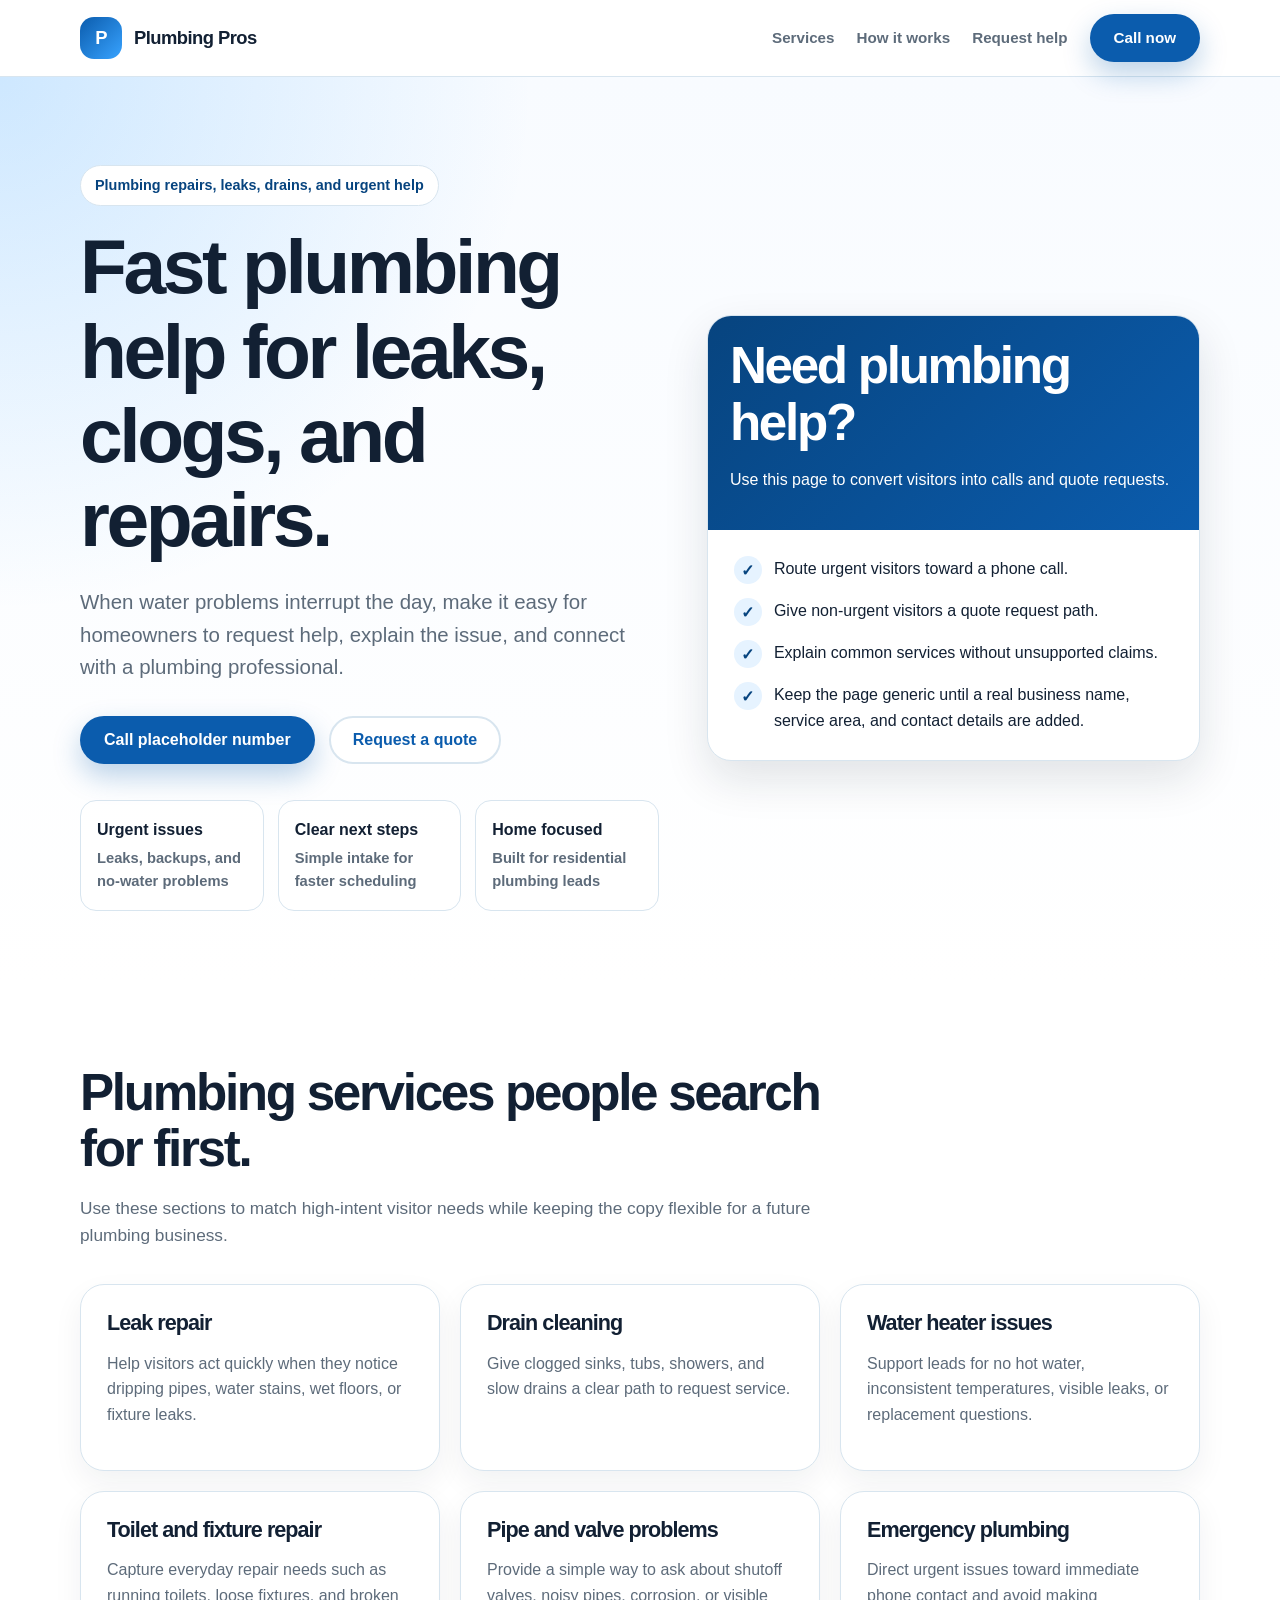
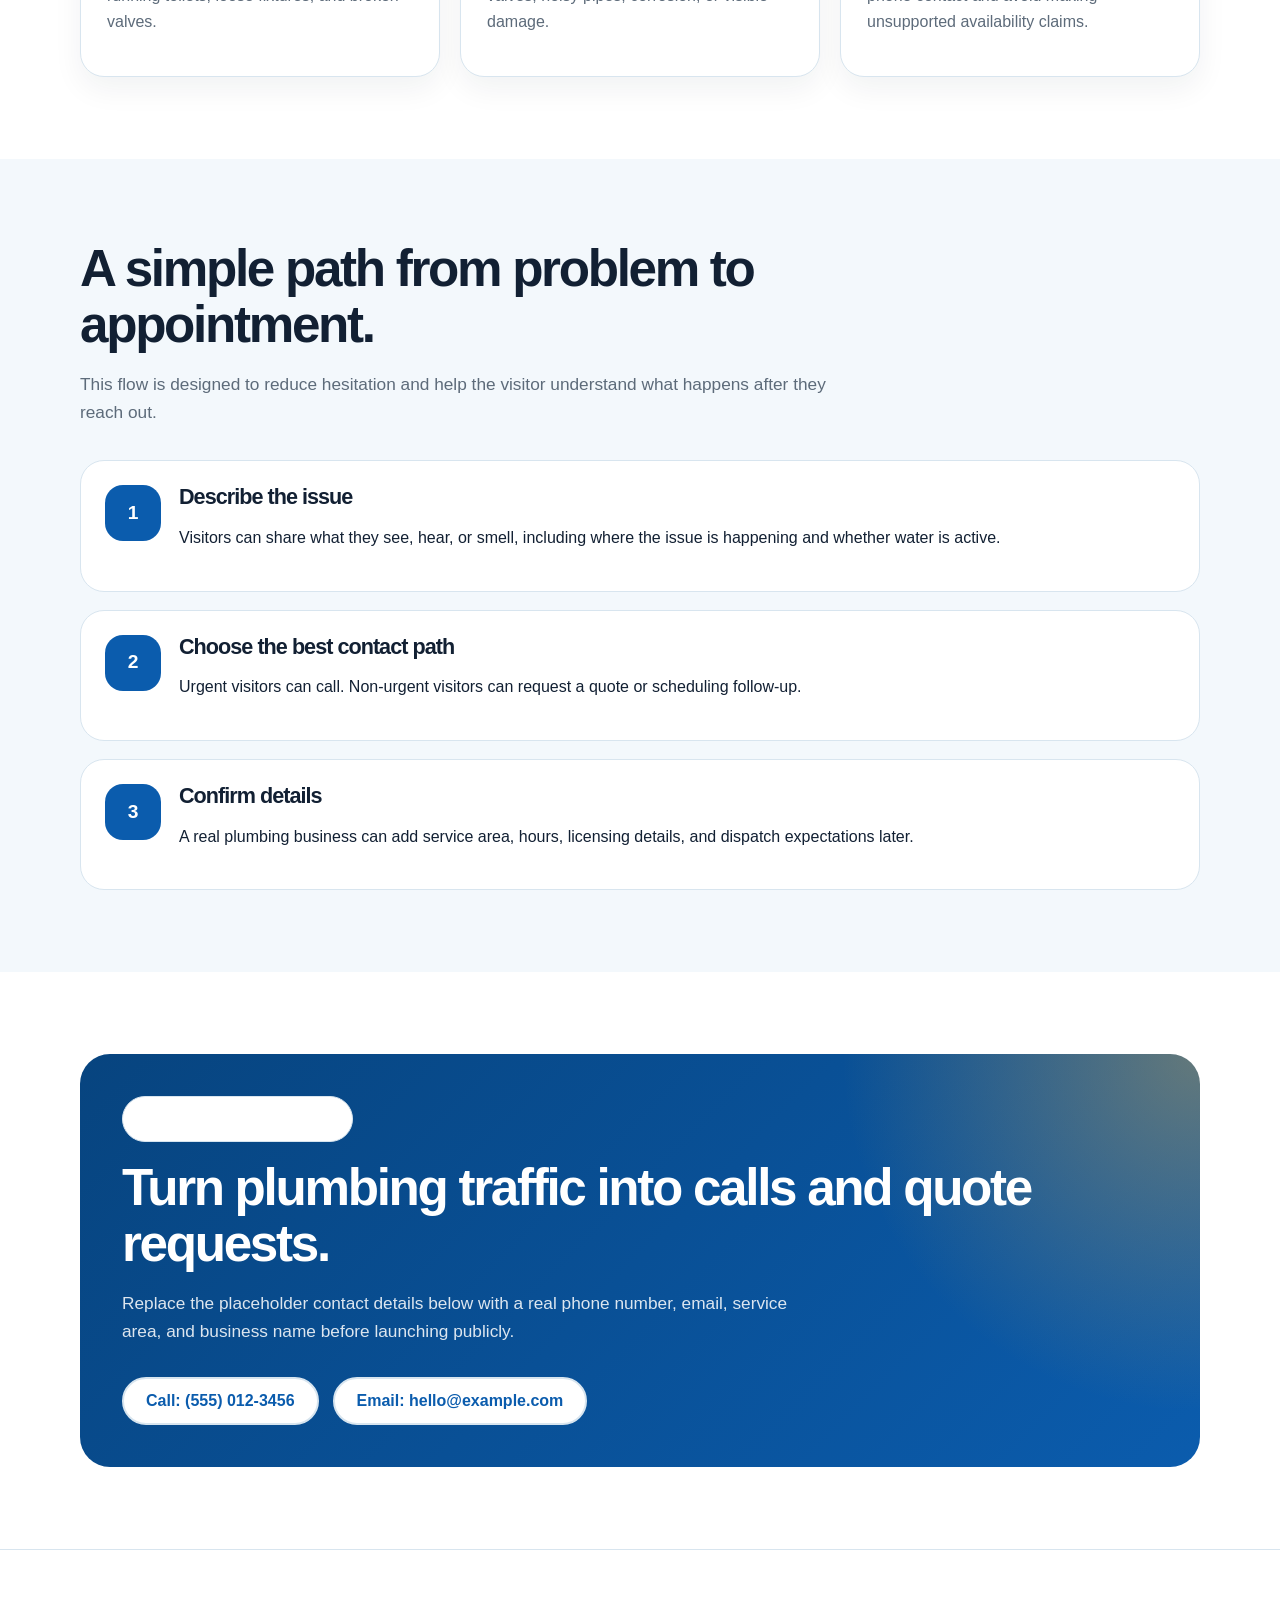
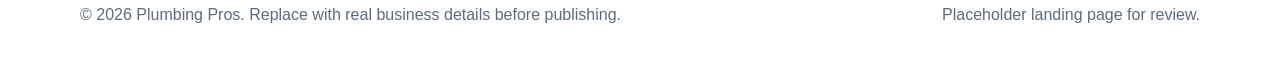
==== plumbers-landing-page/index.html @ c7a294f0 "Add plumbers landing page" ====
<!doctype html>
<html lang="en">
<head>
  <meta charset="utf-8">
  <meta name="viewport" content="width=device-width, initial-scale=1">
  <title>Reliable Plumbing Help When You Need It</title>
  <meta name="description" content="A clean, conversion-focused plumbing landing page for emergency calls, repair requests, drain cleaning, leak help, and quote requests.">
  <link rel="stylesheet" href="style.css">
</head>
<body>
  <header class="site-header">
    <div class="container nav" aria-label="Primary navigation">
      <a class="brand" href="#top" aria-label="Plumbing landing page home">
        <span class="brand-mark" aria-hidden="true">P</span>
        <span>Plumbing Pros</span>
      </a>
      <nav class="nav-links" aria-label="Page sections">
        <a href="#services">Services</a>
        <a href="#process">How it works</a>
        <a href="#contact">Request help</a>
        <a class="button button-primary" href="tel:+15550123456">Call now</a>
      </nav>
    </div>
  </header>

  <main id="top">
    <section class="hero">
      <div class="container hero-grid">
        <div>
          <p class="eyebrow">Plumbing repairs, leaks, drains, and urgent help</p>
          <h1>Fast plumbing help for leaks, clogs, and repairs.</h1>
          <p class="lead">When water problems interrupt the day, make it easy for homeowners to request help, explain the issue, and connect with a plumbing professional.</p>
          <div class="hero-actions" aria-label="Primary calls to action">
            <a class="button button-primary" href="tel:+15550123456">Call placeholder number</a>
            <a class="button button-secondary" href="#contact">Request a quote</a>
          </div>
          <div class="trust-row" aria-label="Service highlights">
            <div class="trust-item">Urgent issues<span>Leaks, backups, and no-water problems</span></div>
            <div class="trust-item">Clear next steps<span>Simple intake for faster scheduling</span></div>
            <div class="trust-item">Home focused<span>Built for residential plumbing leads</span></div>
          </div>
        </div>

        <aside class="hero-card" aria-label="Plumbing service summary">
          <div class="hero-card-header">
            <h2>Need plumbing help?</h2>
            <p>Use this page to convert visitors into calls and quote requests.</p>
          </div>
          <div class="hero-card-body">
            <ul class="check-list">
              <li>Route urgent visitors toward a phone call.</li>
              <li>Give non-urgent visitors a quote request path.</li>
              <li>Explain common services without unsupported claims.</li>
              <li>Keep the page generic until a real business name, service area, and contact details are added.</li>
            </ul>
          </div>
        </aside>
      </div>
    </section>

    <section class="section" id="services">
      <div class="container">
        <div class="section-heading">
          <h2>Plumbing services people search for first.</h2>
          <p>Use these sections to match high-intent visitor needs while keeping the copy flexible for a future plumbing business.</p>
        </div>
        <div class="card-grid">
          <article class="card">
            <h3>Leak repair</h3>
            <p>Help visitors act quickly when they notice dripping pipes, water stains, wet floors, or fixture leaks.</p>
          </article>
          <article class="card">
            <h3>Drain cleaning</h3>
            <p>Give clogged sinks, tubs, showers, and slow drains a clear path to request service.</p>
          </article>
          <article class="card">
            <h3>Water heater issues</h3>
            <p>Support leads for no hot water, inconsistent temperatures, visible leaks, or replacement questions.</p>
          </article>
          <article class="card">
            <h3>Toilet and fixture repair</h3>
            <p>Capture everyday repair needs such as running toilets, loose fixtures, and broken valves.</p>
          </article>
          <article class="card">
            <h3>Pipe and valve problems</h3>
            <p>Provide a simple way to ask about shutoff valves, noisy pipes, corrosion, or visible damage.</p>
          </article>
          <article class="card">
            <h3>Emergency plumbing</h3>
            <p>Direct urgent issues toward immediate phone contact and avoid making unsupported availability claims.</p>
          </article>
        </div>
      </div>
    </section>

    <section class="section section-soft" id="process">
      <div class="container">
        <div class="section-heading">
          <h2>A simple path from problem to appointment.</h2>
          <p>This flow is designed to reduce hesitation and help the visitor understand what happens after they reach out.</p>
        </div>
        <div class="steps">
          <article class="step">
            <div>
              <h3>Describe the issue</h3>
              <p>Visitors can share what they see, hear, or smell, including where the issue is happening and whether water is active.</p>
            </div>
          </article>
          <article class="step">
            <div>
              <h3>Choose the best contact path</h3>
              <p>Urgent visitors can call. Non-urgent visitors can request a quote or scheduling follow-up.</p>
            </div>
          </article>
          <article class="step">
            <div>
              <h3>Confirm details</h3>
              <p>A real plumbing business can add service area, hours, licensing details, and dispatch expectations later.</p>
            </div>
          </article>
        </div>
      </div>
    </section>

    <section class="section" id="contact">
      <div class="container">
        <div class="cta-band">
          <p class="eyebrow">Ready for the next step?</p>
          <h2>Turn plumbing traffic into calls and quote requests.</h2>
          <p>Replace the placeholder contact details below with a real phone number, email, service area, and business name before launching publicly.</p>
          <div class="hero-actions">
            <a class="button button-secondary" href="tel:+15550123456">Call: (555) 012-3456</a>
            <a class="button button-secondary" href="mailto:hello@example.com">Email: hello@example.com</a>
          </div>
        </div>
      </div>
    </section>
  </main>

  <footer class="site-footer">
    <div class="container footer-grid">
      <p>&copy; <span id="year">2026</span> Plumbing Pros. Replace with real business details before publishing.</p>
      <p>Placeholder landing page for review.</p>
    </div>
  </footer>
</body>
</html>
---- plumbers-landing-page/style.css ----
:root {
  --color-primary: #0b5cad;
  --color-primary-dark: #07447f;
  --color-accent: #f6b23c;
  --color-ink: #122033;
  --color-muted: #5d6b7a;
  --color-surface: #ffffff;
  --color-soft: #f3f8fc;
  --color-border: #d8e5ef;
  --shadow-card: 0 18px 45px rgba(18, 32, 51, 0.12);
  --radius-lg: 24px;
  --radius-md: 16px;
  --max-width: 1120px;
  --font-main: Arial, Helvetica, sans-serif;
}

* {
  box-sizing: border-box;
}

html {
  scroll-behavior: smooth;
}

body {
  margin: 0;
  color: var(--color-ink);
  font-family: var(--font-main);
  line-height: 1.6;
  background: var(--color-surface);
}

img,
svg {
  max-width: 100%;
  display: block;
}

a {
  color: inherit;
  text-decoration: none;
}

.container {
  width: min(100% - 32px, var(--max-width));
  margin: 0 auto;
}

.site-header {
  position: sticky;
  top: 0;
  z-index: 20;
  background: rgba(255, 255, 255, 0.94);
  border-bottom: 1px solid var(--color-border);
  backdrop-filter: blur(14px);
}

.nav {
  min-height: 76px;
  display: flex;
  align-items: center;
  justify-content: space-between;
  gap: 24px;
}

.brand {
  display: flex;
  align-items: center;
  gap: 12px;
  font-weight: 800;
  letter-spacing: -0.03em;
  font-size: 1.15rem;
}

.brand-mark {
  width: 42px;
  height: 42px;
  border-radius: 14px;
  background: linear-gradient(135deg, var(--color-primary), #38a3ff);
  color: #fff;
  display: grid;
  place-items: center;
  font-weight: 900;
}

.nav-links {
  display: flex;
  align-items: center;
  gap: 22px;
  color: var(--color-muted);
  font-weight: 700;
  font-size: 0.95rem;
}

.nav-links a:hover {
  color: var(--color-primary);
}

.button {
  display: inline-flex;
  align-items: center;
  justify-content: center;
  min-height: 48px;
  padding: 0 22px;
  border-radius: 999px;
  border: 2px solid transparent;
  font-weight: 800;
  cursor: pointer;
  transition: transform 160ms ease, box-shadow 160ms ease, background 160ms ease;
}

.button:hover {
  transform: translateY(-2px);
}

.button-primary {
  color: #fff;
  background: var(--color-primary);
  box-shadow: 0 12px 28px rgba(11, 92, 173, 0.28);
}

.button-primary:hover {
  background: var(--color-primary-dark);
}

.button-secondary {
  color: var(--color-primary);
  background: #fff;
  border-color: var(--color-border);
}

.hero {
  position: relative;
  overflow: hidden;
  padding: 88px 0 72px;
  background:
    radial-gradient(circle at top left, rgba(56, 163, 255, 0.22), transparent 34%),
    linear-gradient(180deg, #f8fbff 0%, #ffffff 100%);
}

.hero-grid {
  display: grid;
  grid-template-columns: minmax(0, 1.08fr) minmax(320px, 0.92fr);
  gap: 48px;
  align-items: center;
}

.eyebrow {
  display: inline-flex;
  align-items: center;
  gap: 8px;
  margin: 0 0 18px;
  padding: 8px 14px;
  border: 1px solid var(--color-border);
  border-radius: 999px;
  color: var(--color-primary-dark);
  background: #fff;
  font-weight: 800;
  font-size: 0.9rem;
}

h1,
h2,
h3 {
  line-height: 1.1;
  letter-spacing: -0.045em;
  margin: 0;
}

h1 {
  max-width: 740px;
  font-size: clamp(2.55rem, 6vw, 5.15rem);
}

h2 {
  font-size: clamp(2rem, 4vw, 3.35rem);
}

h3 {
  font-size: 1.35rem;
}

.lead {
  max-width: 650px;
  margin: 24px 0 0;
  color: var(--color-muted);
  font-size: clamp(1.08rem, 2vw, 1.28rem);
}

.hero-actions {
  display: flex;
  flex-wrap: wrap;
  gap: 14px;
  margin-top: 32px;
}

.trust-row {
  display: grid;
  grid-template-columns: repeat(3, minmax(0, 1fr));
  gap: 14px;
  margin-top: 36px;
}

.trust-item {
  padding: 16px;
  border: 1px solid var(--color-border);
  border-radius: var(--radius-md);
  background: rgba(255, 255, 255, 0.76);
  font-weight: 800;
}

.trust-item span {
  display: block;
  margin-top: 4px;
  color: var(--color-muted);
  font-weight: 600;
  font-size: 0.92rem;
}

.hero-card {
  border-radius: var(--radius-lg);
  background: var(--color-surface);
  box-shadow: var(--shadow-card);
  border: 1px solid var(--color-border);
  overflow: hidden;
}

.hero-card-header {
  padding: 22px;
  color: #fff;
  background: linear-gradient(135deg, var(--color-primary-dark), var(--color-primary));
}

.hero-card-body {
  padding: 26px;
}

.check-list {
  display: grid;
  gap: 14px;
  padding: 0;
  margin: 0;
  list-style: none;
}

.check-list li {
  display: grid;
  grid-template-columns: 28px 1fr;
  gap: 12px;
  align-items: start;
}

.check-list li::before {
  content: "✓";
  width: 28px;
  height: 28px;
  border-radius: 999px;
  display: grid;
  place-items: center;
  color: var(--color-primary-dark);
  background: #e6f3ff;
  font-weight: 900;
}

.section {
  padding: 82px 0;
}

.section-soft {
  background: var(--color-soft);
}

.section-heading {
  max-width: 760px;
  margin-bottom: 34px;
}

.section-heading p {
  color: var(--color-muted);
  font-size: 1.08rem;
}

.card-grid {
  display: grid;
  grid-template-columns: repeat(3, minmax(0, 1fr));
  gap: 20px;
}

.card {
  padding: 26px;
  border: 1px solid var(--color-border);
  border-radius: var(--radius-lg);
  background: var(--color-surface);
  box-shadow: 0 12px 30px rgba(18, 32, 51, 0.06);
}

.card p {
  color: var(--color-muted);
}

.steps {
  counter-reset: steps;
  display: grid;
  gap: 18px;
}

.step {
  counter-increment: steps;
  display: grid;
  grid-template-columns: 56px 1fr;
  gap: 18px;
  padding: 24px;
  border-radius: var(--radius-lg);
  background: #fff;
  border: 1px solid var(--color-border);
}

.step::before {
  content: counter(steps);
  width: 56px;
  height: 56px;
  border-radius: 18px;
  display: grid;
  place-items: center;
  color: #fff;
  background: var(--color-primary);
  font-weight: 900;
  font-size: 1.2rem;
}

.cta-band {
  padding: 42px;
  border-radius: 30px;
  color: #fff;
  background:
    radial-gradient(circle at top right, rgba(246, 178, 60, 0.38), transparent 30%),
    linear-gradient(135deg, var(--color-primary-dark), var(--color-primary));
}

.cta-band p {
  max-width: 690px;
  color: rgba(255, 255, 255, 0.86);
  font-size: 1.08rem;
}

.site-footer {
  padding: 36px 0;
  color: var(--color-muted);
  border-top: 1px solid var(--color-border);
}

.footer-grid {
  display: flex;
  justify-content: space-between;
  gap: 18px;
  flex-wrap: wrap;
}

@media (max-width: 860px) {
  .nav {
    align-items: flex-start;
    flex-direction: column;
    padding: 18px 0;
  }

  .nav-links {
    flex-wrap: wrap;
  }

  .hero-grid,
  .card-grid {
    grid-template-columns: 1fr;
  }

  .trust-row {
    grid-template-columns: 1fr;
  }
}

@media (max-width: 560px) {
  .hero {
    padding-top: 58px;
  }

  .section {
    padding: 58px 0;
  }

  .hero-actions,
  .footer-grid {
    flex-direction: column;
  }

  .button {
    width: 100%;
  }

  .cta-band {
    padding: 28px;
  }
}
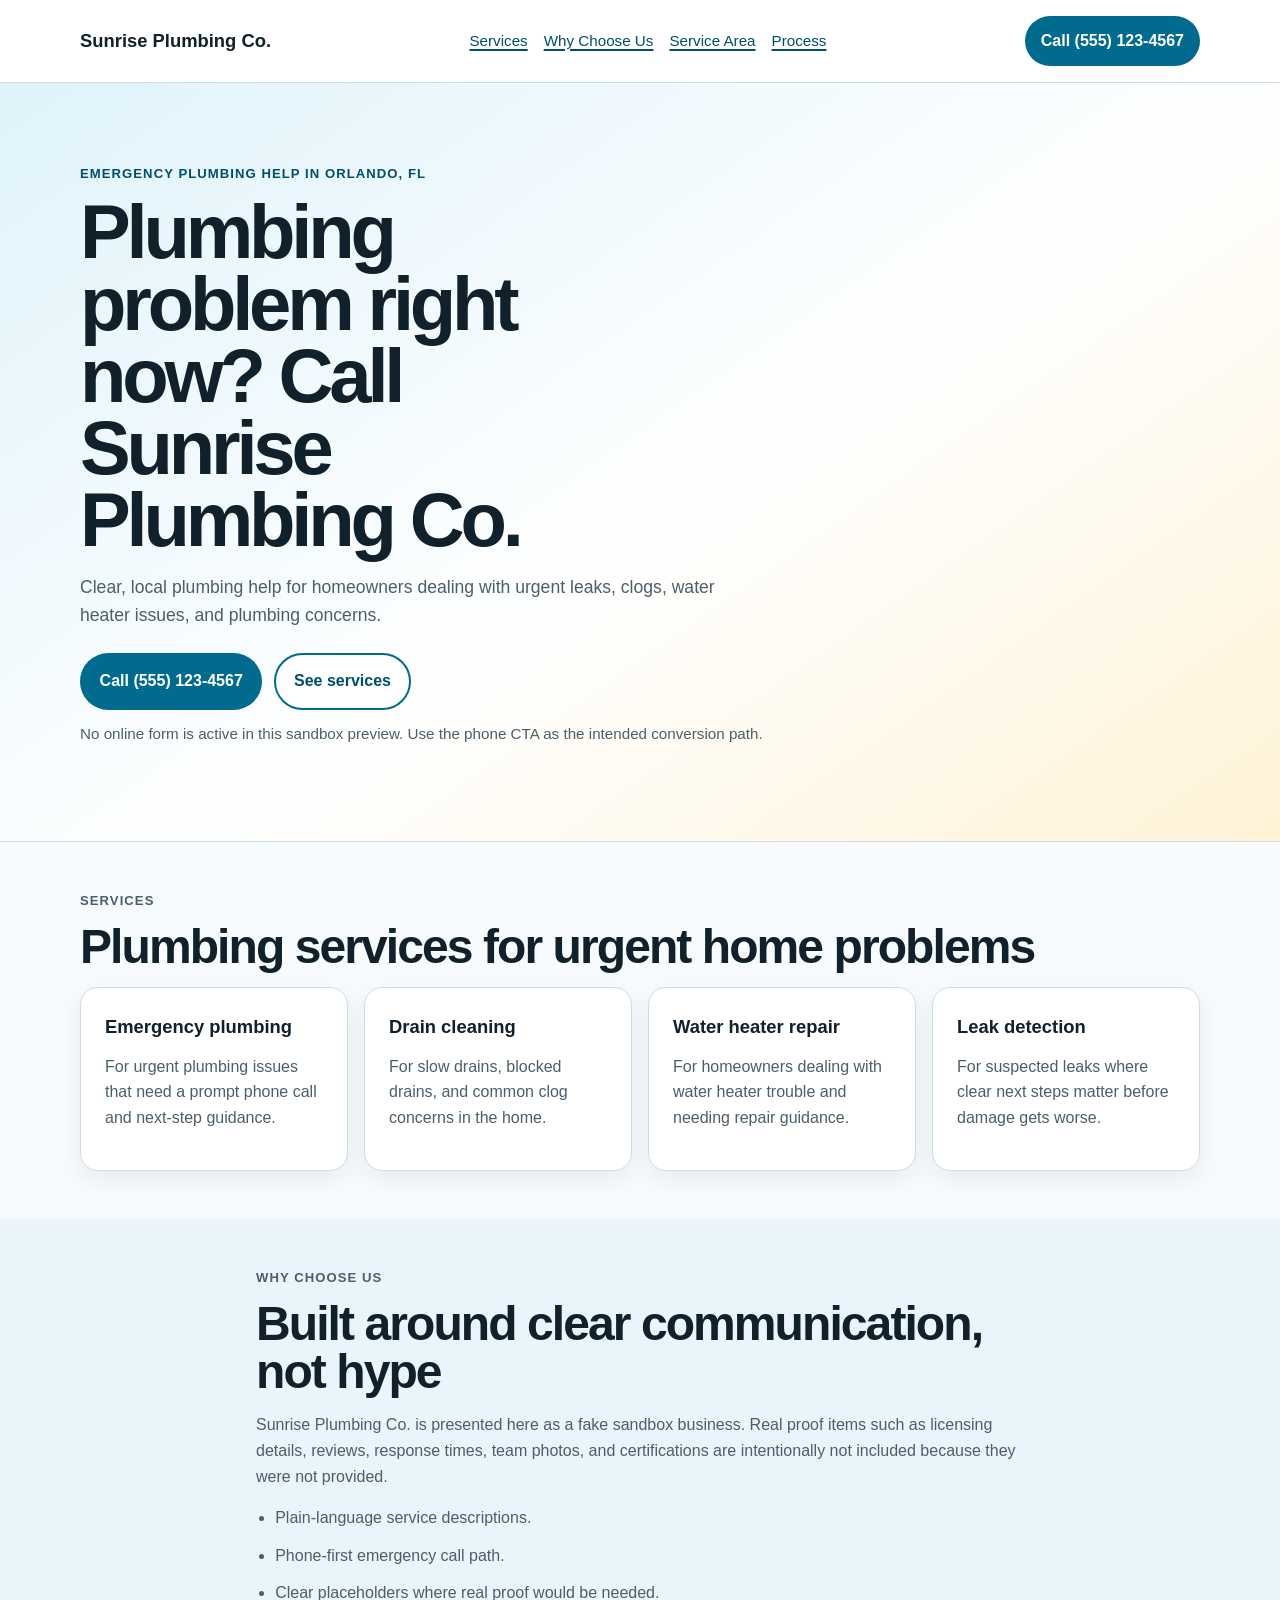
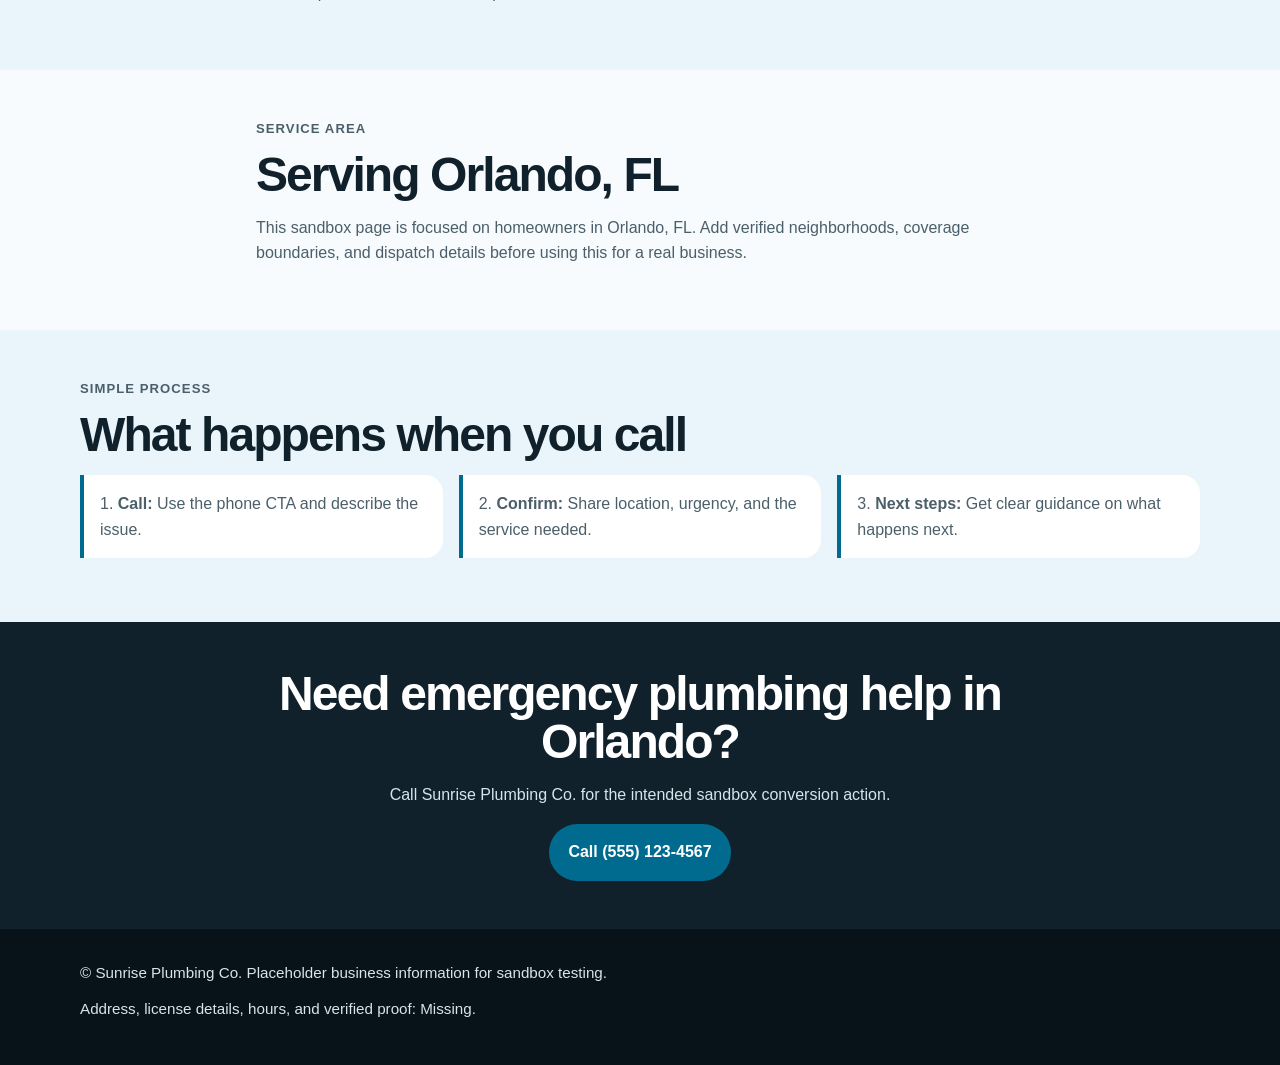
==== commit 39257fc5: "Replace plumbers-landing-page with Sunrise Plumbing Co. version (oe7he6 test build)" ====
--- a/plumbers-landing-page/index.html
+++ b/plumbers-landing-page/index.html
@@ -3,145 +3,114 @@
 <head>
   <meta charset="utf-8">
   <meta name="viewport" content="width=device-width, initial-scale=1">
-  <title>Reliable Plumbing Help When You Need It</title>
-  <meta name="description" content="A clean, conversion-focused plumbing landing page for emergency calls, repair requests, drain cleaning, leak help, and quote requests.">
-  <link rel="stylesheet" href="style.css">
+  <title>Sunrise Plumbing Co. | Emergency Plumbing in Orlando, FL</title>
+  <meta name="description" content="Sunrise Plumbing Co. is a fake sandbox plumbing website for emergency plumbing calls in Orlando, FL.">
+  <link rel="stylesheet" href="assets/css/styles.css">
 </head>
 <body>
-  <header class="site-header">
-    <div class="container nav" aria-label="Primary navigation">
-      <a class="brand" href="#top" aria-label="Plumbing landing page home">
-        <span class="brand-mark" aria-hidden="true">P</span>
-        <span>Plumbing Pros</span>
-      </a>
-      <nav class="nav-links" aria-label="Page sections">
+  <a class="skip-link" href="#main-content">Skip to main content</a>
+
+  <header class="site-header" aria-label="Site header">
+    <div class="container header-inner">
+      <a class="brand" href="#top" aria-label="Sunrise Plumbing Co. home">Sunrise Plumbing Co.</a>
+      <nav class="site-nav" aria-label="Primary navigation">
         <a href="#services">Services</a>
-        <a href="#process">How it works</a>
-        <a href="#contact">Request help</a>
-        <a class="button button-primary" href="tel:+15550123456">Call now</a>
+        <a href="#why-us">Why Choose Us</a>
+        <a href="#service-area">Service Area</a>
+        <a href="#process">Process</a>
       </nav>
+      <a class="header-call" href="tel:+15551234567">Call (555) 123-4567</a>
     </div>
   </header>
 
-  <main id="top">
-    <section class="hero">
-      <div class="container hero-grid">
-        <div>
-          <p class="eyebrow">Plumbing repairs, leaks, drains, and urgent help</p>
-          <h1>Fast plumbing help for leaks, clogs, and repairs.</h1>
-          <p class="lead">When water problems interrupt the day, make it easy for homeowners to request help, explain the issue, and connect with a plumbing professional.</p>
-          <div class="hero-actions" aria-label="Primary calls to action">
-            <a class="button button-primary" href="tel:+15550123456">Call placeholder number</a>
-            <a class="button button-secondary" href="#contact">Request a quote</a>
-          </div>
-          <div class="trust-row" aria-label="Service highlights">
-            <div class="trust-item">Urgent issues<span>Leaks, backups, and no-water problems</span></div>
-            <div class="trust-item">Clear next steps<span>Simple intake for faster scheduling</span></div>
-            <div class="trust-item">Home focused<span>Built for residential plumbing leads</span></div>
-          </div>
+  <main id="main-content">
+    <section id="top" class="hero" aria-labelledby="hero-title">
+      <div class="container hero-content">
+        <p class="eyebrow">Emergency plumbing help in Orlando, FL</p>
+        <h1 id="hero-title">Plumbing problem right now? Call Sunrise Plumbing Co.</h1>
+        <p class="hero-copy">Clear, local plumbing help for homeowners dealing with urgent leaks, clogs, water heater issues, and plumbing concerns.</p>
+        <div class="cta-row" aria-label="Primary actions">
+          <a class="button primary" href="tel:+15551234567">Call (555) 123-4567</a>
+          <a class="button secondary" href="#services">See services</a>
         </div>
-
-        <aside class="hero-card" aria-label="Plumbing service summary">
-          <div class="hero-card-header">
-            <h2>Need plumbing help?</h2>
-            <p>Use this page to convert visitors into calls and quote requests.</p>
-          </div>
-          <div class="hero-card-body">
-            <ul class="check-list">
-              <li>Route urgent visitors toward a phone call.</li>
-              <li>Give non-urgent visitors a quote request path.</li>
-              <li>Explain common services without unsupported claims.</li>
-              <li>Keep the page generic until a real business name, service area, and contact details are added.</li>
-            </ul>
-          </div>
-        </aside>
+        <p class="microcopy">No online form is active in this sandbox preview. Use the phone CTA as the intended conversion path.</p>
       </div>
     </section>
 
-    <section class="section" id="services">
+    <section id="services" class="section" aria-labelledby="services-title">
       <div class="container">
-        <div class="section-heading">
-          <h2>Plumbing services people search for first.</h2>
-          <p>Use these sections to match high-intent visitor needs while keeping the copy flexible for a future plumbing business.</p>
-        </div>
+        <p class="eyebrow">Services</p>
+        <h2 id="services-title">Plumbing services for urgent home problems</h2>
         <div class="card-grid">
           <article class="card">
-            <h3>Leak repair</h3>
-            <p>Help visitors act quickly when they notice dripping pipes, water stains, wet floors, or fixture leaks.</p>
+            <h3>Emergency plumbing</h3>
+            <p>For urgent plumbing issues that need a prompt phone call and next-step guidance.</p>
           </article>
           <article class="card">
             <h3>Drain cleaning</h3>
-            <p>Give clogged sinks, tubs, showers, and slow drains a clear path to request service.</p>
+            <p>For slow drains, blocked drains, and common clog concerns in the home.</p>
           </article>
           <article class="card">
-            <h3>Water heater issues</h3>
-            <p>Support leads for no hot water, inconsistent temperatures, visible leaks, or replacement questions.</p>
+            <h3>Water heater repair</h3>
+            <p>For homeowners dealing with water heater trouble and needing repair guidance.</p>
           </article>
           <article class="card">
-            <h3>Toilet and fixture repair</h3>
-            <p>Capture everyday repair needs such as running toilets, loose fixtures, and broken valves.</p>
-          </article>
-          <article class="card">
-            <h3>Pipe and valve problems</h3>
-            <p>Provide a simple way to ask about shutoff valves, noisy pipes, corrosion, or visible damage.</p>
-          </article>
-          <article class="card">
-            <h3>Emergency plumbing</h3>
-            <p>Direct urgent issues toward immediate phone contact and avoid making unsupported availability claims.</p>
+            <h3>Leak detection</h3>
+            <p>For suspected leaks where clear next steps matter before damage gets worse.</p>
           </article>
         </div>
       </div>
     </section>
 
-    <section class="section section-soft" id="process">
-      <div class="container">
-        <div class="section-heading">
-          <h2>A simple path from problem to appointment.</h2>
-          <p>This flow is designed to reduce hesitation and help the visitor understand what happens after they reach out.</p>
-        </div>
-        <div class="steps">
-          <article class="step">
-            <div>
-              <h3>Describe the issue</h3>
-              <p>Visitors can share what they see, hear, or smell, including where the issue is happening and whether water is active.</p>
-            </div>
-          </article>
-          <article class="step">
-            <div>
-              <h3>Choose the best contact path</h3>
-              <p>Urgent visitors can call. Non-urgent visitors can request a quote or scheduling follow-up.</p>
-            </div>
-          </article>
-          <article class="step">
-            <div>
-              <h3>Confirm details</h3>
-              <p>A real plumbing business can add service area, hours, licensing details, and dispatch expectations later.</p>
-            </div>
-          </article>
-        </div>
+    <section id="why-us" class="section section-muted" aria-labelledby="why-title">
+      <div class="container narrow">
+        <p class="eyebrow">Why choose us</p>
+        <h2 id="why-title">Built around clear communication, not hype</h2>
+        <p>Sunrise Plumbing Co. is presented here as a fake sandbox business. Real proof items such as licensing details, reviews, response times, team photos, and certifications are intentionally not included because they were not provided.</p>
+        <ul class="check-list">
+          <li>Plain-language service descriptions.</li>
+          <li>Phone-first emergency call path.</li>
+          <li>Clear placeholders where real proof would be needed.</li>
+        </ul>
       </div>
     </section>
 
-    <section class="section" id="contact">
+    <section id="service-area" class="section" aria-labelledby="area-title">
+      <div class="container narrow">
+        <p class="eyebrow">Service area</p>
+        <h2 id="area-title">Serving Orlando, FL</h2>
+        <p>This sandbox page is focused on homeowners in Orlando, FL. Add verified neighborhoods, coverage boundaries, and dispatch details before using this for a real business.</p>
+      </div>
+    </section>
+
+    <section id="process" class="section section-muted" aria-labelledby="process-title">
       <div class="container">
-        <div class="cta-band">
-          <p class="eyebrow">Ready for the next step?</p>
-          <h2>Turn plumbing traffic into calls and quote requests.</h2>
-          <p>Replace the placeholder contact details below with a real phone number, email, service area, and business name before launching publicly.</p>
-          <div class="hero-actions">
-            <a class="button button-secondary" href="tel:+15550123456">Call: (555) 012-3456</a>
-            <a class="button button-secondary" href="mailto:hello@example.com">Email: hello@example.com</a>
-          </div>
-        </div>
+        <p class="eyebrow">Simple process</p>
+        <h2 id="process-title">What happens when you call</h2>
+        <ol class="steps">
+          <li><strong>Call:</strong> Use the phone CTA and describe the issue.</li>
+          <li><strong>Confirm:</strong> Share location, urgency, and the service needed.</li>
+          <li><strong>Next steps:</strong> Get clear guidance on what happens next.</li>
+        </ol>
+      </div>
+    </section>
+
+    <section class="section final-cta" aria-labelledby="final-cta-title">
+      <div class="container narrow">
+        <h2 id="final-cta-title">Need emergency plumbing help in Orlando?</h2>
+        <p>Call Sunrise Plumbing Co. for the intended sandbox conversion action.</p>
+        <a class="button primary" href="tel:+15551234567">Call (555) 123-4567</a>
       </div>
     </section>
   </main>
 
   <footer class="site-footer">
-    <div class="container footer-grid">
-      <p>&copy; <span id="year">2026</span> Plumbing Pros. Replace with real business details before publishing.</p>
-      <p>Placeholder landing page for review.</p>
+    <div class="container">
+      <p>&copy; Sunrise Plumbing Co. Placeholder business information for sandbox testing.</p>
+      <p>Address, license details, hours, and verified proof: Missing.</p>
     </div>
   </footer>
+
+  <a class="mobile-call" href="tel:+15551234567" aria-label="Call Sunrise Plumbing Co. at (555) 123-4567">Call Now</a>
 </body>
 </html>
--- a/plumbers-landing-page/assets/css/styles.css
+++ b/plumbers-landing-page/assets/css/styles.css
@@ -0,0 +1,355 @@
+:root {
+  --color-ink: #10212b;
+  --color-muted: #4b5f6a;
+  --color-bg: #f7fbfd;
+  --color-surface: #ffffff;
+  --color-surface-strong: #e9f5fa;
+  --color-primary: #006b8f;
+  --color-primary-dark: #004e69;
+  --color-accent: #f6b342;
+  --color-border: #cbdde5;
+  --shadow-soft: 0 16px 40px rgba(16, 33, 43, 0.12);
+  --radius: 18px;
+  --space-1: 0.5rem;
+  --space-2: 0.75rem;
+  --space-3: 1rem;
+  --space-4: 1.5rem;
+  --space-5: 2rem;
+  --space-6: 3rem;
+  font-family: Arial, Helvetica, sans-serif;
+}
+
+* {
+  box-sizing: border-box;
+}
+
+html {
+  scroll-behavior: smooth;
+}
+
+body {
+  margin: 0;
+  color: var(--color-ink);
+  background: var(--color-bg);
+  font-family: Arial, Helvetica, sans-serif;
+  font-size: 1rem;
+  line-height: 1.6;
+  padding-bottom: 4.5rem;
+}
+
+a {
+  color: var(--color-primary-dark);
+  text-decoration-thickness: 0.12em;
+  text-underline-offset: 0.18em;
+}
+
+a:hover {
+  color: var(--color-primary);
+}
+
+a:focus-visible,
+button:focus-visible {
+  outline: 3px solid var(--color-accent);
+  outline-offset: 4px;
+}
+
+.skip-link {
+  position: absolute;
+  left: 1rem;
+  top: 1rem;
+  z-index: 100;
+  transform: translateY(-150%);
+  background: var(--color-ink);
+  color: #ffffff;
+  padding: var(--space-2) var(--space-3);
+  border-radius: 999px;
+}
+
+.skip-link:focus {
+  transform: translateY(0);
+}
+
+.container {
+  width: min(100% - 2rem, 70rem);
+  margin-inline: auto;
+}
+
+.narrow {
+  width: min(100% - 2rem, 48rem);
+}
+
+.site-header {
+  background: rgba(255, 255, 255, 0.96);
+  border-bottom: 1px solid var(--color-border);
+}
+
+.header-inner {
+  display: grid;
+  gap: var(--space-3);
+  padding-block: var(--space-3);
+}
+
+.brand {
+  color: var(--color-ink);
+  font-size: 1.15rem;
+  font-weight: 800;
+  text-decoration: none;
+}
+
+.site-nav {
+  display: flex;
+  flex-wrap: wrap;
+  gap: var(--space-2) var(--space-3);
+  font-size: 0.95rem;
+}
+
+.header-call {
+  display: inline-flex;
+  justify-content: center;
+  align-items: center;
+  min-height: 44px;
+  width: fit-content;
+  padding: 0.75rem 1rem;
+  border-radius: 999px;
+  background: var(--color-primary);
+  color: #ffffff;
+  font-weight: 800;
+  text-decoration: none;
+}
+
+.hero {
+  background: linear-gradient(145deg, #dff3fb 0%, #ffffff 55%, #fff2d6 100%);
+  border-bottom: 1px solid var(--color-border);
+}
+
+.hero-content {
+  padding-block: var(--space-6);
+}
+
+.eyebrow {
+  margin: 0 0 var(--space-2);
+  color: var(--color-primary-dark);
+  font-size: 0.82rem;
+  font-weight: 800;
+  letter-spacing: 0.08em;
+  text-transform: uppercase;
+}
+
+h1,
+h2,
+h3,
+p {
+  margin-top: 0;
+}
+
+h1 {
+  max-width: 12ch;
+  margin-bottom: var(--space-3);
+  font-size: clamp(2.35rem, 13vw, 4.75rem);
+  line-height: 0.95;
+  letter-spacing: -0.055em;
+}
+
+h2 {
+  margin-bottom: var(--space-3);
+  font-size: clamp(1.8rem, 8vw, 3rem);
+  line-height: 1;
+  letter-spacing: -0.04em;
+}
+
+h3 {
+  margin-bottom: var(--space-2);
+  font-size: 1.15rem;
+}
+
+.hero-copy {
+  max-width: 42rem;
+  color: var(--color-muted);
+  font-size: 1.1rem;
+}
+
+.cta-row {
+  display: flex;
+  flex-direction: column;
+  gap: var(--space-2);
+  margin-block: var(--space-4) var(--space-2);
+}
+
+.button {
+  display: inline-flex;
+  align-items: center;
+  justify-content: center;
+  min-height: 48px;
+  padding: 0.85rem 1.1rem;
+  border: 2px solid transparent;
+  border-radius: 999px;
+  font-weight: 800;
+  text-align: center;
+  text-decoration: none;
+  transition: background-color 160ms ease, color 160ms ease, border-color 160ms ease, transform 160ms ease;
+}
+
+.button:hover {
+  transform: translateY(-1px);
+}
+
+.button.primary {
+  background: var(--color-primary);
+  color: #ffffff;
+}
+
+.button.primary:hover {
+  background: var(--color-primary-dark);
+  color: #ffffff;
+}
+
+.button.secondary {
+  border-color: var(--color-primary);
+  background: #ffffff;
+  color: var(--color-primary-dark);
+}
+
+.microcopy {
+  color: var(--color-muted);
+  font-size: 0.95rem;
+}
+
+.section {
+  padding-block: var(--space-6);
+}
+
+.section-muted {
+  background: var(--color-surface-strong);
+}
+
+.card-grid {
+  display: grid;
+  gap: var(--space-3);
+}
+
+.card {
+  min-height: 100%;
+  padding: var(--space-4);
+  border: 1px solid var(--color-border);
+  border-radius: var(--radius);
+  background: var(--color-surface);
+  box-shadow: 0 8px 24px rgba(16, 33, 43, 0.07);
+}
+
+.card p,
+.section p,
+li {
+  color: var(--color-muted);
+}
+
+.check-list {
+  display: grid;
+  gap: var(--space-2);
+  padding-left: 1.2rem;
+}
+
+.steps {
+  display: grid;
+  gap: var(--space-3);
+  padding-left: 1.4rem;
+}
+
+.steps li {
+  padding: var(--space-3);
+  border-left: 4px solid var(--color-primary);
+  border-radius: 0 var(--radius) var(--radius) 0;
+  background: var(--color-surface);
+}
+
+.final-cta {
+  background: var(--color-ink);
+  color: #ffffff;
+  text-align: center;
+}
+
+.final-cta p {
+  color: #d6e5eb;
+}
+
+.site-footer {
+  padding-block: var(--space-5);
+  background: #071219;
+  color: #d6e5eb;
+  font-size: 0.95rem;
+}
+
+.site-footer p {
+  margin-bottom: var(--space-2);
+  color: #d6e5eb;
+}
+
+.mobile-call {
+  position: fixed;
+  left: 1rem;
+  right: 1rem;
+  bottom: 1rem;
+  z-index: 80;
+  display: inline-flex;
+  align-items: center;
+  justify-content: center;
+  min-height: 52px;
+  border-radius: 999px;
+  background: var(--color-accent);
+  color: #1e1605;
+  font-weight: 900;
+  text-decoration: none;
+  box-shadow: var(--shadow-soft);
+}
+
+@media (min-width: 42rem) {
+  body {
+    padding-bottom: 0;
+  }
+
+  .header-inner {
+    grid-template-columns: auto 1fr auto;
+    align-items: center;
+  }
+
+  .site-nav {
+    justify-content: center;
+  }
+
+  .cta-row {
+    flex-direction: row;
+    align-items: center;
+  }
+
+  .card-grid {
+    grid-template-columns: repeat(2, minmax(0, 1fr));
+  }
+
+  .steps {
+    grid-template-columns: repeat(3, minmax(0, 1fr));
+    padding-left: 0;
+    list-style-position: inside;
+  }
+
+  .mobile-call {
+    display: none;
+  }
+}
+
+@media (min-width: 64rem) {
+  .hero-content {
+    padding-block: 5rem;
+  }
+
+  .card-grid {
+    grid-template-columns: repeat(4, minmax(0, 1fr));
+  }
+}
+
+@media (prefers-reduced-motion: reduce) {
+  *,
+  *::before,
+  *::after {
+    scroll-behavior: auto !important;
+    transition-duration: 0.01ms !important;
+  }
+}
